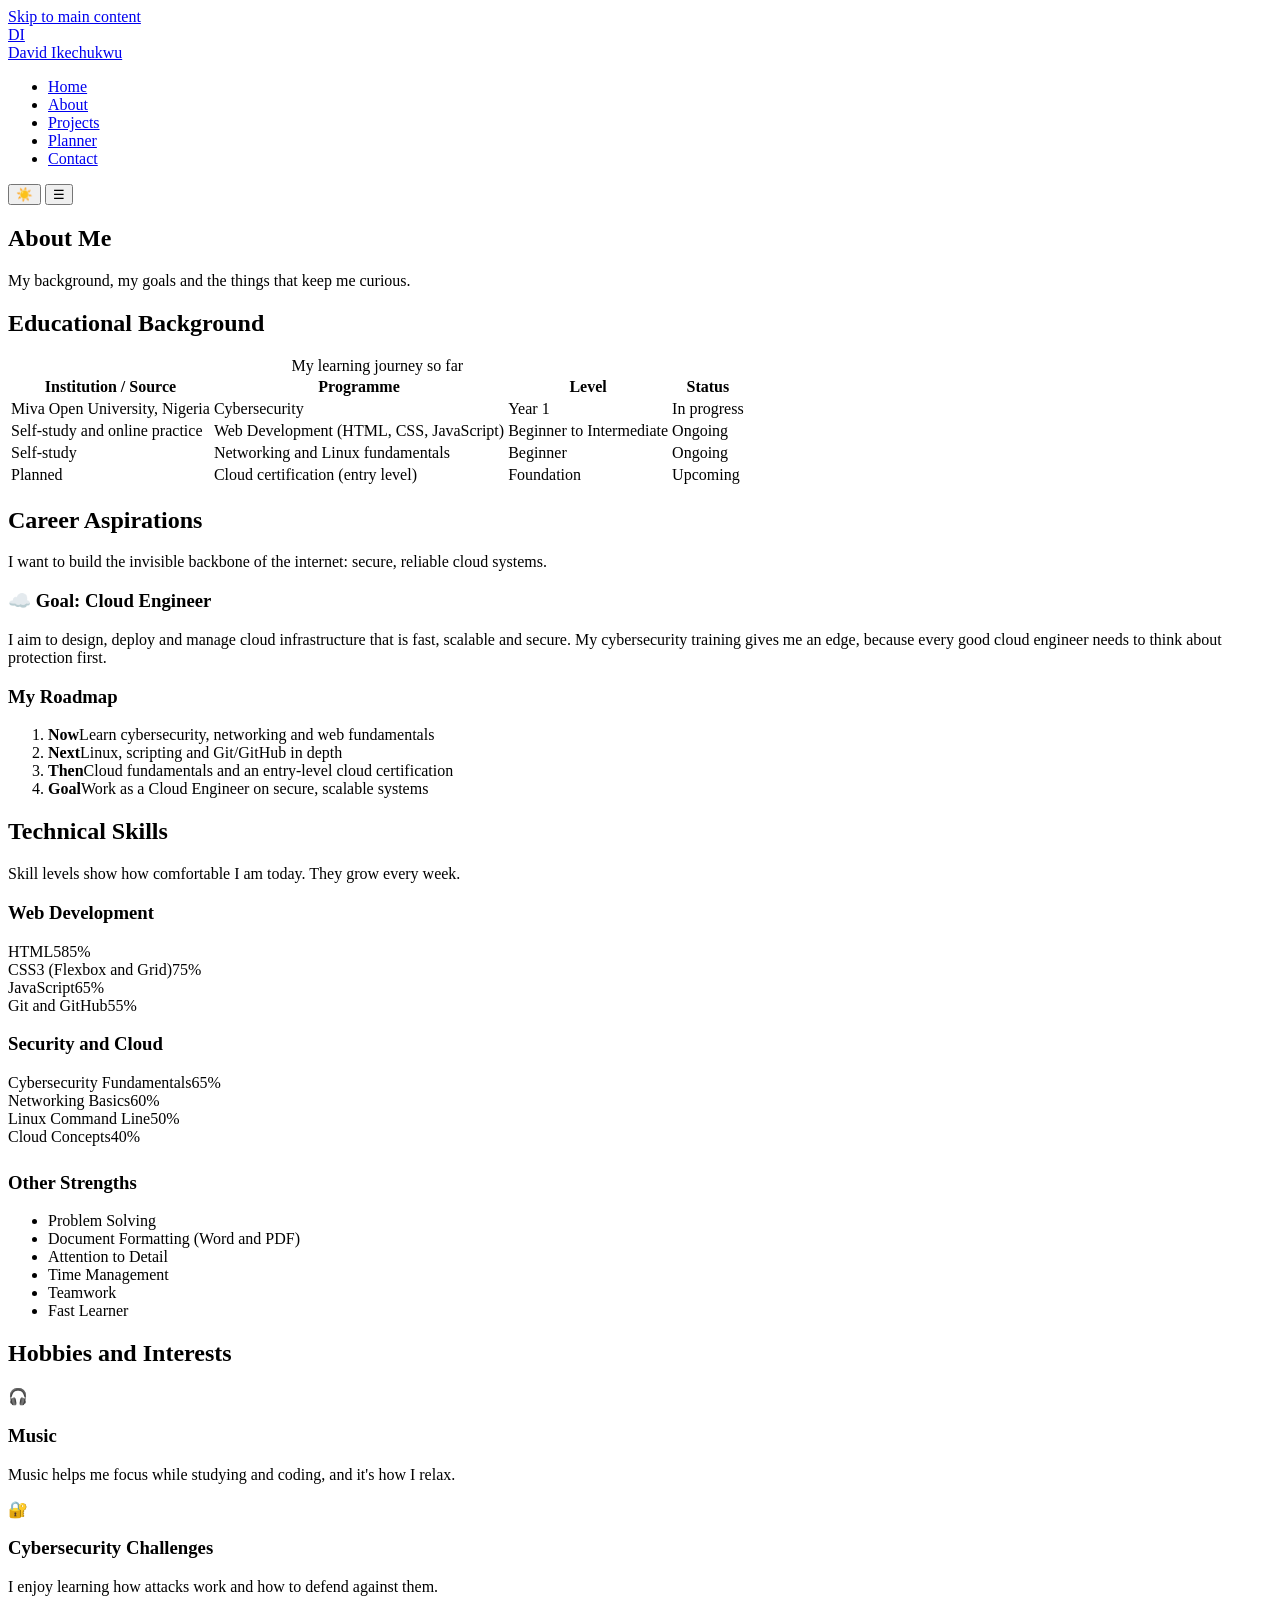
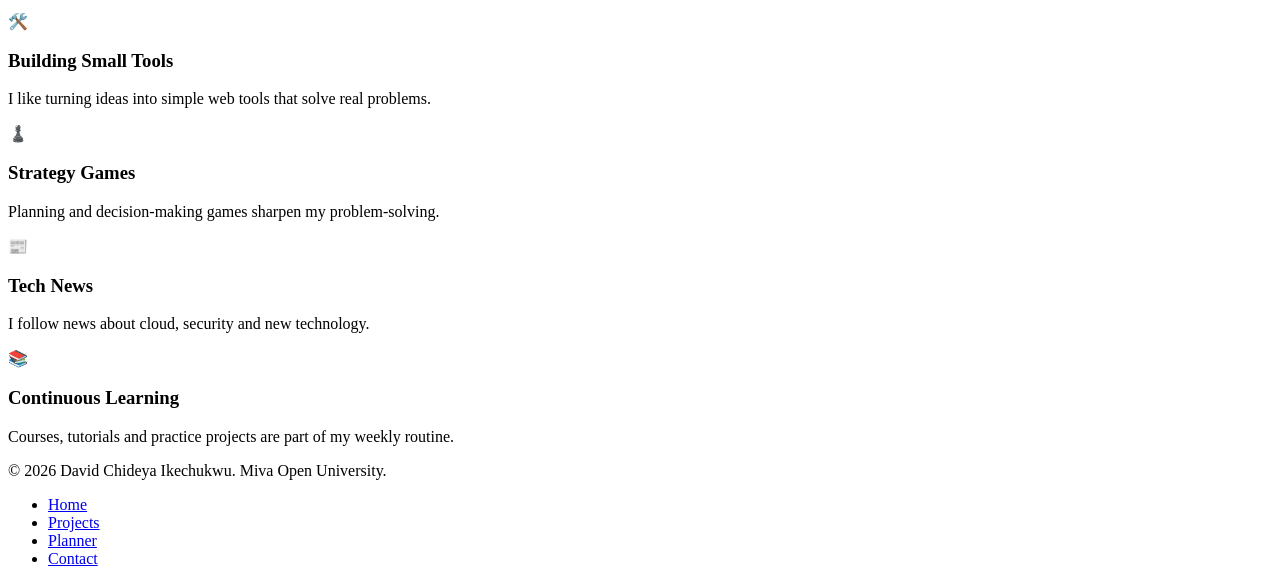
==== about.html @ 4796467a "Add files via upload" ====
<!DOCTYPE html>
<html lang="en" data-theme="dark">
<head>
  <meta charset="UTF-8">
  <meta name="viewport" content="width=device-width, initial-scale=1.0">
  <meta name="description" content="About David Chideya Ikechukwu: education, career aspirations, technical skills, hobbies and interests.">
  <title>About Me | David Chideya Ikechukwu</title>
  <link rel="stylesheet" href="css/style.css">
  <script>
    try { document.documentElement.setAttribute("data-theme", localStorage.getItem("portfolio-theme") || "dark"); } catch (e) {}
  </script>
  <script src="js/main.js"></script>
</head>
<body>
  <a class="skip-link" href="#main">Skip to main content</a>

  <header class="site-header">
    <div class="container nav-bar">
      <a class="brand" href="index.html" aria-label="David Ikechukwu home">
        <div class="brand-mark">DI</div>
        <span class="brand-name">David Ikechukwu</span>
      </a>
      <nav aria-label="Main navigation">
        <ul class="nav-links" id="navLinks">
          <li><a href="index.html">Home</a></li>
          <li><a href="about.html" aria-current="page">About</a></li>
          <li><a href="projects.html">Projects</a></li>
          <li><a href="planner.html">Planner</a></li>
          <li><a href="contact.html">Contact</a></li>
        </ul>
      </nav>
      <div class="nav-actions">
        <button class="icon-btn" id="themeToggle" type="button" aria-label="Toggle dark and light mode">&#9728;&#65039;</button>
        <button class="icon-btn menu-btn" id="menuToggle" type="button" aria-label="Open menu" aria-expanded="false" aria-controls="navLinks">&#9776;</button>
      </div>
    </div>
  </header>

  <main id="main">
    <section class="page-banner">
      <div class="container">
        <h1>About Me</h1>
        <p>My background, my goals and the things that keep me curious.</p>
      </div>
    </section>

    <!-- EDUCATION -->
    <section class="section" aria-labelledby="edu-title">
      <div class="container">
        <div class="section-title reveal"><h2 id="edu-title">Educational Background</h2></div>
        <div class="table-wrap reveal">
          <table>
            <caption>My learning journey so far</caption>
            <thead>
              <tr><th scope="col">Institution / Source</th><th scope="col">Programme</th><th scope="col">Level</th><th scope="col">Status</th></tr>
            </thead>
            <tbody>
              <tr><td>Miva Open University, Nigeria</td><td>Cybersecurity</td><td>Year 1</td><td>In progress</td></tr>
              <tr><td>Self-study and online practice</td><td>Web Development (HTML, CSS, JavaScript)</td><td>Beginner to Intermediate</td><td>Ongoing</td></tr>
              <tr><td>Self-study</td><td>Networking and Linux fundamentals</td><td>Beginner</td><td>Ongoing</td></tr>
              <tr><td>Planned</td><td>Cloud certification (entry level)</td><td>Foundation</td><td>Upcoming</td></tr>
            </tbody>
          </table>
        </div>
      </div>
    </section>

    <!-- CAREER ASPIRATIONS -->
    <section class="section alt" aria-labelledby="career-title">
      <div class="container">
        <div class="section-title reveal"><h2 id="career-title">Career Aspirations</h2>
          <p>I want to build the invisible backbone of the internet: secure, reliable cloud systems.</p>
        </div>
        <div class="grid grid-2">
          <article class="card reveal">
            <h3>&#9729;&#65039; Goal: Cloud Engineer</h3>
            <p>I aim to design, deploy and manage cloud infrastructure that is fast, scalable and secure. My cybersecurity training gives me an edge, because every good cloud engineer needs to think about protection first.</p>
          </article>
          <div class="card reveal">
            <h3>My Roadmap</h3>
            <ol class="timeline">
              <li><strong>Now</strong><span>Learn cybersecurity, networking and web fundamentals</span></li>
              <li><strong>Next</strong><span>Linux, scripting and Git/GitHub in depth</span></li>
              <li><strong>Then</strong><span>Cloud fundamentals and an entry-level cloud certification</span></li>
              <li><strong>Goal</strong><span>Work as a Cloud Engineer on secure, scalable systems</span></li>
            </ol>
          </div>
        </div>
      </div>
    </section>

    <!-- SKILLS -->
    <section class="section" aria-labelledby="skills-title">
      <div class="container">
        <div class="section-title reveal"><h2 id="skills-title">Technical Skills</h2>
          <p>Skill levels show how comfortable I am today. They grow every week.</p>
        </div>
        <div class="grid grid-2">
          <div class="card reveal">
            <h3>Web Development</h3>
            <div class="skill"><div class="skill-head"><span>HTML5</span><span>85%</span></div><div class="bar"><span data-level="85"></span></div></div>
            <div class="skill"><div class="skill-head"><span>CSS3 (Flexbox and Grid)</span><span>75%</span></div><div class="bar"><span data-level="75"></span></div></div>
            <div class="skill"><div class="skill-head"><span>JavaScript</span><span>65%</span></div><div class="bar"><span data-level="65"></span></div></div>
            <div class="skill"><div class="skill-head"><span>Git and GitHub</span><span>55%</span></div><div class="bar"><span data-level="55"></span></div></div>
          </div>
          <div class="card reveal">
            <h3>Security and Cloud</h3>
            <div class="skill"><div class="skill-head"><span>Cybersecurity Fundamentals</span><span>65%</span></div><div class="bar"><span data-level="65"></span></div></div>
            <div class="skill"><div class="skill-head"><span>Networking Basics</span><span>60%</span></div><div class="bar"><span data-level="60"></span></div></div>
            <div class="skill"><div class="skill-head"><span>Linux Command Line</span><span>50%</span></div><div class="bar"><span data-level="50"></span></div></div>
            <div class="skill"><div class="skill-head"><span>Cloud Concepts</span><span>40%</span></div><div class="bar"><span data-level="40"></span></div></div>
          </div>
        </div>
        <div class="reveal" style="margin-top:1.6rem">
          <h3>Other Strengths</h3>
          <ul class="tag-list">
            <li>Problem Solving</li>
            <li>Document Formatting (Word and PDF)</li>
            <li>Attention to Detail</li>
            <li>Time Management</li>
            <li>Teamwork</li>
            <li>Fast Learner</li>
          </ul>
        </div>
      </div>
    </section>

    <!-- HOBBIES -->
    <section class="section alt" aria-labelledby="hobby-title">
      <div class="container">
        <div class="section-title reveal"><h2 id="hobby-title">Hobbies and Interests</h2></div>
        <div class="grid grid-3">
          <article class="card reveal"><div class="icon" aria-hidden="true">&#127911;</div><h3>Music</h3><p>Music helps me focus while studying and coding, and it's how I relax.</p></article>
          <article class="card reveal"><div class="icon" aria-hidden="true">&#128272;</div><h3>Cybersecurity Challenges</h3><p>I enjoy learning how attacks work and how to defend against them.</p></article>
          <article class="card reveal"><div class="icon" aria-hidden="true">&#128736;&#65039;</div><h3>Building Small Tools</h3><p>I like turning ideas into simple web tools that solve real problems.</p></article>
          <article class="card reveal"><div class="icon" aria-hidden="true">&#9823;&#65039;</div><h3>Strategy Games</h3><p>Planning and decision-making games sharpen my problem-solving.</p></article>
          <article class="card reveal"><div class="icon" aria-hidden="true">&#128240;</div><h3>Tech News</h3><p>I follow news about cloud, security and new technology.</p></article>
          <article class="card reveal"><div class="icon" aria-hidden="true">&#128218;</div><h3>Continuous Learning</h3><p>Courses, tutorials and practice projects are part of my weekly routine.</p></article>
        </div>
      </div>
    </section>
  </main>

  <footer class="site-footer">
    <div class="container footer-grid">
      <p>&copy; <span id="year">2026</span> David Chideya Ikechukwu. Miva Open University.</p>
      <ul class="footer-links">
        <li><a href="index.html">Home</a></li>
        <li><a href="projects.html">Projects</a></li>
        <li><a href="planner.html">Planner</a></li>
        <li><a href="contact.html">Contact</a></li>
      </ul>
    </div>
  </footer>
</body>
</html>
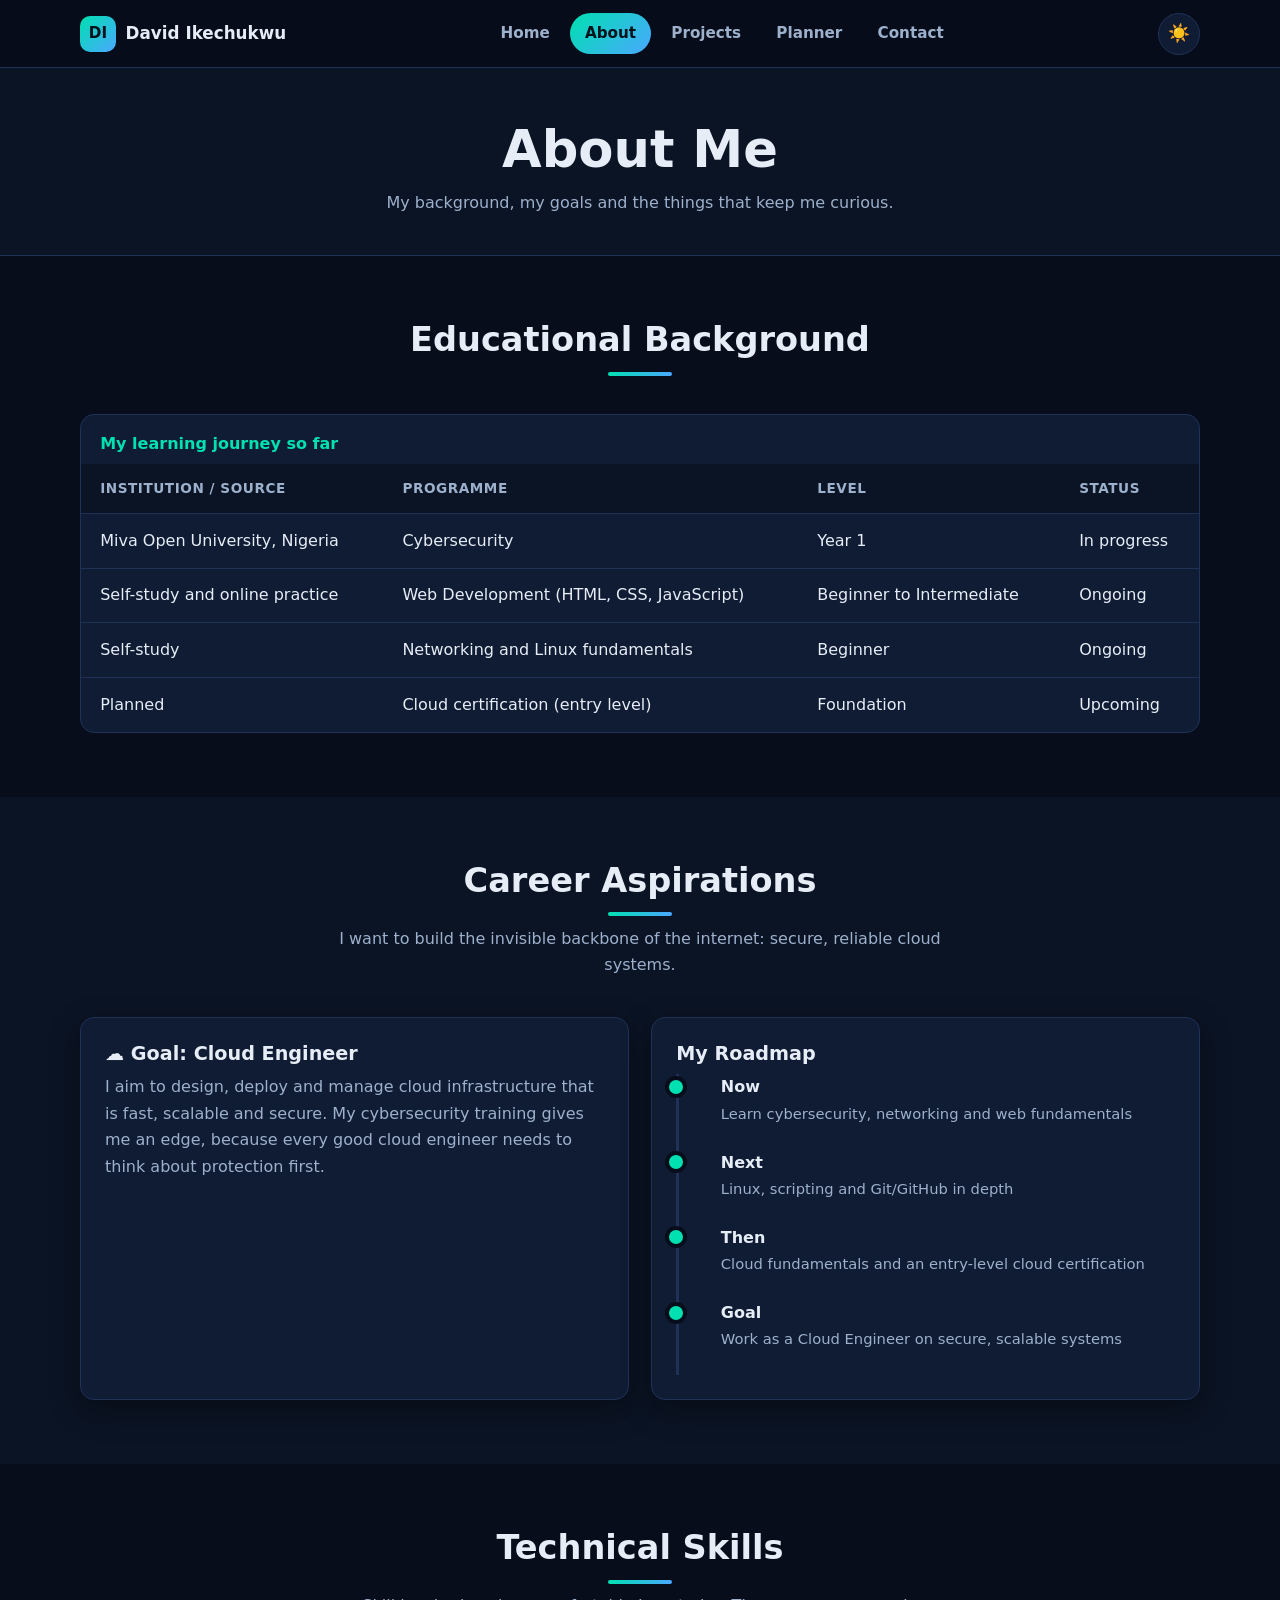
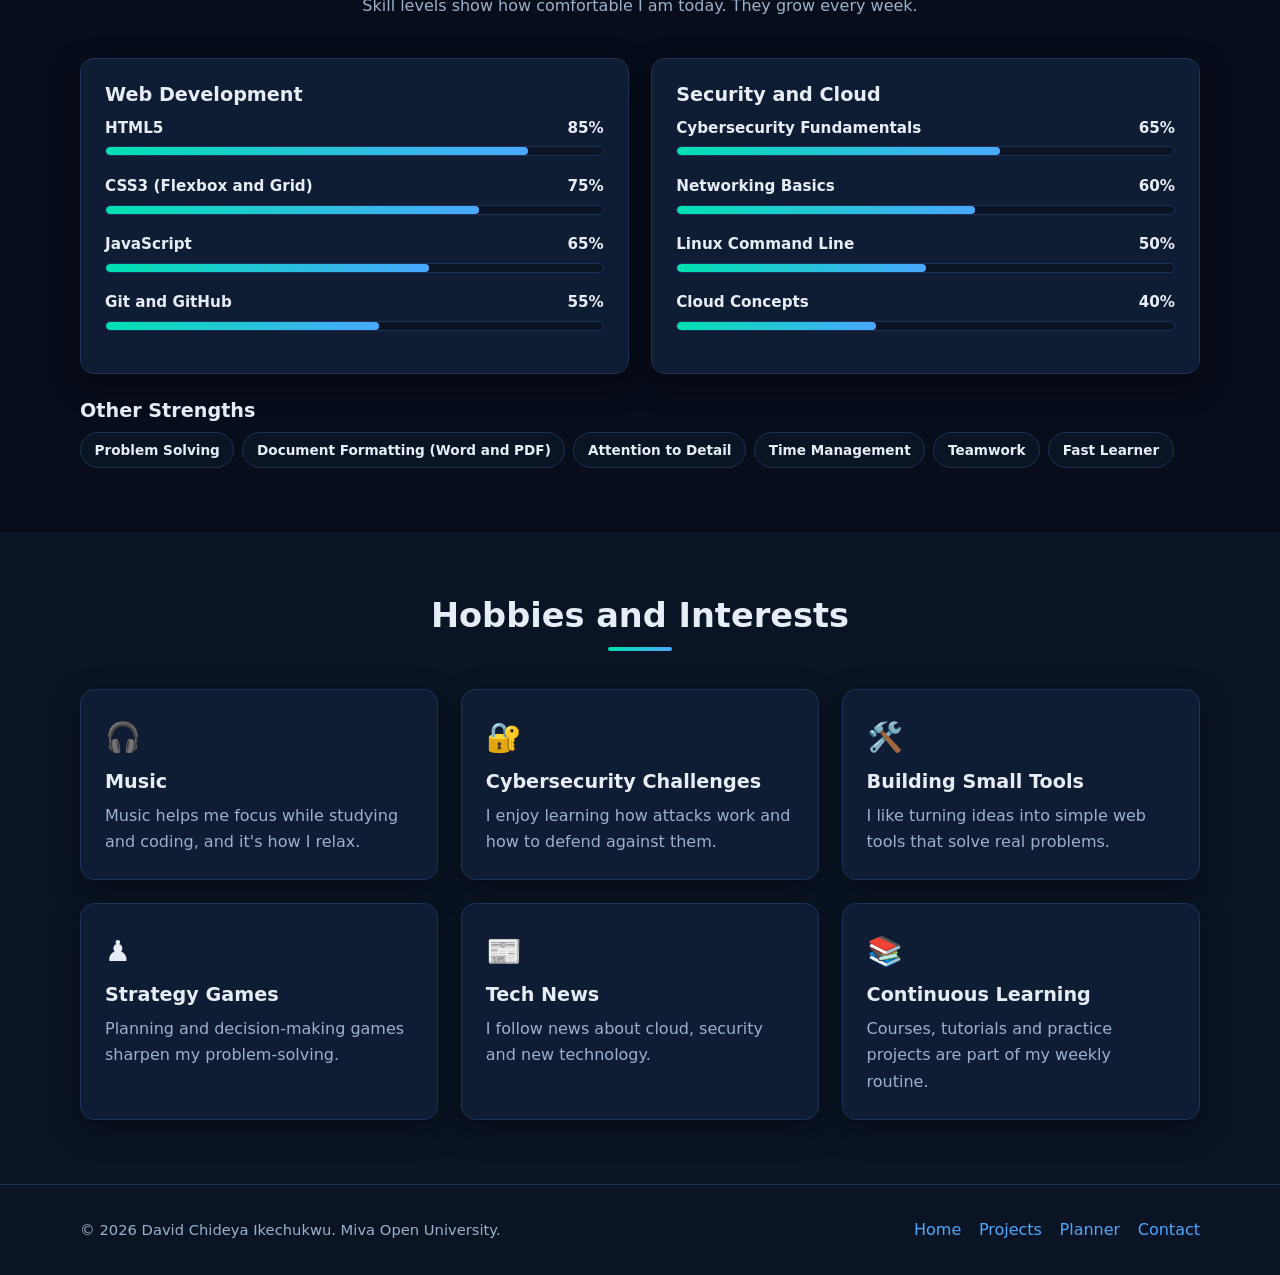
==== commit 7afa31ea: "Add files via upload" ====
--- a/about.html
+++ b/about.html
@@ -5,11 +5,12 @@
   <meta name="viewport" content="width=device-width, initial-scale=1.0">
   <meta name="description" content="About David Chideya Ikechukwu: education, career aspirations, technical skills, hobbies and interests.">
   <title>About Me | David Chideya Ikechukwu</title>
-  <link rel="stylesheet" href="css/style.css">
+  <link rel="icon" href="favicon.svg" type="image/svg+xml">
+  <link rel="stylesheet" href="style.css">
   <script>
     try { document.documentElement.setAttribute("data-theme", localStorage.getItem("portfolio-theme") || "dark"); } catch (e) {}
   </script>
-  <script src="js/main.js"></script>
+  <script src="main.js"></script>
 </head>
 <body>
   <a class="skip-link" href="#main">Skip to main content</a>
--- a/style.css
+++ b/style.css
@@ -0,0 +1,460 @@
+/* ==========================================================
+   David Chideya Ikechukwu - Student Portfolio
+   External stylesheet: theme variables, Flexbox + Grid,
+   responsive layout, transitions and animations.
+   ========================================================== */
+
+/* ---------- Theme colours (dark is the default) ---------- */
+:root {
+  --bg: #070d1a;
+  --bg-alt: #0b1424;
+  --card: #101c33;
+  --text: #e6edf7;
+  --muted: #9db0cc;
+  --accent: #00e0b0;
+  --accent-2: #4aa8ff;
+  --accent-text: #04121c;
+  --border: #203158;
+  --danger: #ff5c7a;
+  --success: #2fd37a;
+  --shadow: 0 10px 30px rgba(0, 0, 0, 0.35);
+  --radius: 14px;
+  --header-h: 68px;
+}
+
+:root[data-theme="light"] {
+  --bg: #f4f8fd;
+  --bg-alt: #e8f0fa;
+  --card: #ffffff;
+  --text: #0f1b33;
+  --muted: #4a5d7d;
+  --accent: #007a62;
+  --accent-2: #1560c9;
+  --accent-text: #ffffff;
+  --border: #d0dcee;
+  --danger: #c4264a;
+  --success: #12804a;
+  --shadow: 0 10px 28px rgba(20, 50, 100, 0.12);
+}
+
+/* ---------- Base ---------- */
+*,
+*::before,
+*::after { box-sizing: border-box; }
+
+html { scroll-behavior: smooth; }
+
+body {
+  margin: 0;
+  font-family: "Segoe UI", system-ui, -apple-system, Roboto, "Helvetica Neue", Arial, sans-serif;
+  line-height: 1.65;
+  color: var(--text);
+  background: var(--bg);
+  transition: background 0.35s ease, color 0.35s ease;
+}
+
+img, video { max-width: 100%; display: block; }
+
+a { color: var(--accent-2); text-decoration: none; transition: color 0.2s; }
+a:hover { color: var(--accent); }
+
+h1, h2, h3 { line-height: 1.2; margin: 0 0 0.6rem; }
+h1 { font-size: clamp(2rem, 5vw, 3.2rem); }
+h2 { font-size: clamp(1.5rem, 3.4vw, 2.1rem); }
+h3 { font-size: 1.2rem; }
+p { margin: 0 0 1rem; }
+
+.container { width: min(1120px, 92%); margin-inline: auto; }
+.section { padding: 4rem 0; }
+.section.alt { background: var(--bg-alt); }
+
+.section-title { text-align: center; margin-bottom: 2.4rem; }
+.section-title p { color: var(--muted); max-width: 620px; margin: 0.4rem auto 0; }
+.section-title h2::after {
+  content: "";
+  display: block;
+  width: 64px;
+  height: 4px;
+  margin: 0.7rem auto 0;
+  border-radius: 4px;
+  background: linear-gradient(90deg, var(--accent), var(--accent-2));
+}
+
+.skip-link {
+  position: absolute; left: -999px; top: 0;
+  background: var(--accent); color: var(--accent-text);
+  padding: 0.6rem 1rem; z-index: 200;
+}
+.skip-link:focus { left: 0; }
+
+:focus-visible { outline: 3px solid var(--accent-2); outline-offset: 3px; }
+
+/* ---------- Header / Navigation (Flexbox) ---------- */
+.site-header {
+  position: sticky; top: 0; z-index: 100;
+  height: var(--header-h);
+  background: color-mix(in srgb, var(--bg) 88%, transparent);
+  backdrop-filter: blur(10px);
+  border-bottom: 1px solid var(--border);
+}
+.nav-bar {
+  height: 100%;
+  display: flex; align-items: center; justify-content: space-between; gap: 1rem;
+}
+.brand {
+  display: flex; align-items: center; gap: 0.6rem;
+  font-weight: 700; color: var(--text); font-size: 1.05rem;
+}
+.brand-mark {
+  width: 36px; height: 36px; border-radius: 10px;
+  display: grid; place-items: center;
+  background: linear-gradient(135deg, var(--accent), var(--accent-2));
+  color: var(--accent-text); font-weight: 800; font-size: 0.95rem;
+}
+.nav-links {
+  display: flex; align-items: center; gap: 0.3rem;
+  list-style: none; margin: 0; padding: 0;
+}
+.nav-links a {
+  display: block; padding: 0.5rem 0.95rem; border-radius: 999px;
+  color: var(--muted); font-weight: 600; font-size: 0.95rem;
+  transition: background 0.25s, color 0.25s, transform 0.25s;
+}
+.nav-links a:hover { color: var(--text); background: var(--card); transform: translateY(-2px); }
+.nav-links a[aria-current="page"] {
+  color: var(--accent-text);
+  background: linear-gradient(135deg, var(--accent), var(--accent-2));
+}
+.nav-actions { display: flex; align-items: center; gap: 0.5rem; }
+
+.icon-btn {
+  width: 42px; height: 42px; border-radius: 50%;
+  border: 1px solid var(--border); background: var(--card); color: var(--text);
+  font-size: 1.1rem; cursor: pointer;
+  display: grid; place-items: center;
+  transition: transform 0.3s, background 0.3s, border-color 0.3s;
+}
+.icon-btn:hover { transform: rotate(18deg) scale(1.08); border-color: var(--accent); }
+.menu-btn { display: none; }
+
+/* ---------- Buttons ---------- */
+.btn {
+  display: inline-block; cursor: pointer; border: 2px solid transparent;
+  padding: 0.75rem 1.5rem; border-radius: 999px; font-weight: 700; font-size: 1rem;
+  font-family: inherit;
+  transition: transform 0.25s, box-shadow 0.25s, background 0.25s, color 0.25s;
+}
+.btn:hover { transform: translateY(-3px); box-shadow: var(--shadow); }
+.btn-primary {
+  color: var(--accent-text);
+  background: linear-gradient(135deg, var(--accent), var(--accent-2));
+}
+.btn-primary:hover { color: var(--accent-text); }
+.btn-outline { color: var(--text); border-color: var(--accent); background: transparent; }
+.btn-outline:hover { background: var(--accent); color: var(--accent-text); }
+.btn-sm { padding: 0.45rem 1rem; font-size: 0.9rem; }
+
+/* ---------- Hero (Grid) ---------- */
+.hero { padding: 4.5rem 0 4rem; position: relative; overflow: hidden; }
+.hero::before {
+  content: ""; position: absolute; inset: -20% -10% auto auto;
+  width: 520px; height: 520px; border-radius: 50%;
+  background: radial-gradient(circle, color-mix(in srgb, var(--accent) 28%, transparent), transparent 70%);
+  animation: float 9s ease-in-out infinite; pointer-events: none;
+}
+.hero-grid {
+  position: relative;
+  display: grid; grid-template-columns: 1.2fr 0.8fr; align-items: center; gap: 3rem;
+}
+.eyebrow {
+  display: inline-block; font-family: "Consolas", "Courier New", monospace;
+  color: var(--accent); font-size: 0.95rem; margin-bottom: 0.8rem;
+}
+.hero h1 .grad {
+  background: linear-gradient(90deg, var(--accent), var(--accent-2));
+  -webkit-background-clip: text; background-clip: text; color: transparent;
+}
+.typing { color: var(--accent); font-family: "Consolas", "Courier New", monospace; font-size: 1.25rem; min-height: 1.9rem; }
+.typing::after { content: "|"; margin-left: 2px; animation: blink 1s steps(1) infinite; }
+.hero-text p.lead { color: var(--muted); font-size: 1.08rem; max-width: 560px; }
+.hero-cta { display: flex; flex-wrap: wrap; gap: 0.8rem; margin-top: 1.4rem; }
+
+.photo-frame {
+  position: relative; width: min(360px, 82%); margin-inline: auto;
+  border-radius: 24px; padding: 8px;
+  background: linear-gradient(135deg, var(--accent), var(--accent-2));
+  box-shadow: var(--shadow);
+  animation: float 7s ease-in-out infinite;
+}
+.photo-frame img { border-radius: 18px; width: 100%; height: auto; aspect-ratio: 3 / 3.6; object-fit: cover; object-position: center top; background: #fff; }
+.photo-badge {
+  position: absolute; left: -14px; bottom: 22px;
+  background: var(--card); border: 1px solid var(--border); color: var(--text);
+  padding: 0.5rem 0.9rem; border-radius: 12px; font-size: 0.85rem; font-weight: 600;
+  box-shadow: var(--shadow);
+}
+
+/* ---------- Cards and grids ---------- */
+.grid { display: grid; gap: 1.4rem; }
+.grid-3 { grid-template-columns: repeat(3, 1fr); }
+.grid-2 { grid-template-columns: repeat(2, 1fr); }
+
+.card {
+  background: var(--card); border: 1px solid var(--border);
+  border-radius: var(--radius); padding: 1.5rem; box-shadow: var(--shadow);
+  transition: transform 0.3s, border-color 0.3s;
+}
+.card:hover { transform: translateY(-6px); border-color: var(--accent); }
+.card .icon { font-size: 1.8rem; margin-bottom: 0.5rem; }
+.card p { color: var(--muted); margin-bottom: 0; }
+
+.stats { display: grid; grid-template-columns: repeat(4, 1fr); gap: 1rem; margin-top: 2.4rem; }
+.stat { text-align: center; padding: 1.2rem; border-radius: var(--radius); background: var(--card); border: 1px solid var(--border); }
+.stat strong { display: block; font-size: 1.9rem; color: var(--accent); }
+.stat span { color: var(--muted); font-size: 0.9rem; }
+
+/* ---------- Page banner ---------- */
+.page-banner { padding: 3.2rem 0 2.4rem; text-align: center; background: var(--bg-alt); border-bottom: 1px solid var(--border); }
+.page-banner p { color: var(--muted); max-width: 640px; margin: 0.4rem auto 0; }
+
+/* ---------- Lists ---------- */
+.check-list { list-style: none; padding: 0; margin: 0; }
+.check-list li { position: relative; padding-left: 1.7rem; margin-bottom: 0.55rem; color: var(--muted); }
+.check-list li::before { content: "\2713"; position: absolute; left: 0; color: var(--accent); font-weight: 800; }
+.tag-list { list-style: none; padding: 0; margin: 0; display: flex; flex-wrap: wrap; gap: 0.5rem; }
+.tag-list li {
+  padding: 0.35rem 0.85rem; border-radius: 999px; font-size: 0.85rem; font-weight: 600;
+  border: 1px solid var(--border); background: var(--bg-alt); color: var(--text);
+  transition: transform 0.2s, border-color 0.2s;
+}
+.tag-list li:hover { transform: translateY(-2px); border-color: var(--accent); }
+
+/* ---------- Tables ---------- */
+.table-wrap { overflow-x: auto; border-radius: var(--radius); border: 1px solid var(--border); background: var(--card); }
+table { width: 100%; border-collapse: collapse; min-width: 520px; }
+caption { text-align: left; padding: 1rem 1.2rem 0.4rem; font-weight: 700; color: var(--accent); }
+th, td { padding: 0.85rem 1.2rem; text-align: left; border-bottom: 1px solid var(--border); }
+th { background: var(--bg-alt); font-size: 0.85rem; text-transform: uppercase; letter-spacing: 0.04em; color: var(--muted); }
+tbody tr { transition: background 0.2s; }
+tbody tr:hover { background: var(--bg-alt); }
+tbody tr:last-child td { border-bottom: 0; }
+
+/* ---------- Skill bars ---------- */
+.skill { margin-bottom: 1.1rem; }
+.skill-head { display: flex; justify-content: space-between; font-weight: 600; font-size: 0.95rem; margin-bottom: 0.35rem; }
+.bar { height: 10px; border-radius: 999px; background: var(--bg-alt); border: 1px solid var(--border); overflow: hidden; }
+.bar span {
+  display: block; height: 100%; width: 0; border-radius: 999px;
+  background: linear-gradient(90deg, var(--accent), var(--accent-2));
+  transition: width 1.2s cubic-bezier(.2, .8, .2, 1);
+}
+
+/* ---------- Timeline ---------- */
+.timeline { list-style: none; margin: 0; padding: 0 0 0 1.4rem; border-left: 3px solid var(--border); }
+.timeline li { position: relative; padding: 0 0 1.4rem 1.2rem; }
+.timeline li::before {
+  content: ""; position: absolute; left: -2.02rem; top: 0.35rem;
+  width: 14px; height: 14px; border-radius: 50%; background: var(--accent); box-shadow: 0 0 0 4px var(--bg);
+}
+.timeline strong { display: block; }
+.timeline span { color: var(--muted); font-size: 0.92rem; }
+
+/* ---------- Media ---------- */
+.media-grid { display: grid; grid-template-columns: 1.4fr 1fr; gap: 1.6rem; align-items: start; }
+.media-box { background: var(--card); border: 1px solid var(--border); border-radius: var(--radius); padding: 1rem; box-shadow: var(--shadow); }
+.media-box video { width: 100%; border-radius: 10px; background: #000; }
+.media-box audio { width: 100%; margin-top: 0.6rem; }
+.media-box h3 { margin-bottom: 0.4rem; }
+.media-box p { color: var(--muted); font-size: 0.95rem; }
+figure { margin: 0; }
+figcaption { color: var(--muted); font-size: 0.85rem; margin-top: 0.5rem; }
+
+/* ---------- Projects ---------- */
+.project-card { padding: 0; overflow: hidden; display: flex; flex-direction: column; }
+.project-card img { width: 100%; aspect-ratio: 16 / 9; object-fit: cover; transition: transform 0.5s; }
+.project-card:hover img { transform: scale(1.05); }
+.project-card .thumb { overflow: hidden; }
+.project-body { padding: 1.3rem 1.4rem 1.5rem; display: flex; flex-direction: column; gap: 0.8rem; flex: 1; }
+.project-body .tag-list { margin-top: auto; }
+.project-links { display: flex; gap: 0.6rem; flex-wrap: wrap; }
+
+/* ---------- Planner ---------- */
+.planner-wrap { display: grid; grid-template-columns: 0.9fr 1.3fr; gap: 1.6rem; align-items: start; }
+.field { display: flex; flex-direction: column; gap: 0.4rem; margin-bottom: 1.1rem; }
+label { font-weight: 600; font-size: 0.95rem; }
+input, textarea, select {
+  width: 100%; font: inherit; color: var(--text);
+  background: var(--bg-alt); border: 2px solid var(--border);
+  border-radius: 10px; padding: 0.7rem 0.9rem;
+  transition: border-color 0.25s, box-shadow 0.25s;
+}
+input:focus, textarea:focus, select:focus {
+  outline: none; border-color: var(--accent-2);
+  box-shadow: 0 0 0 4px color-mix(in srgb, var(--accent-2) 22%, transparent);
+}
+textarea { resize: vertical; min-height: 140px; }
+.field.invalid input, .field.invalid textarea { border-color: var(--danger); }
+.field.valid input, .field.valid textarea { border-color: var(--success); }
+.error-msg { color: var(--danger); font-size: 0.85rem; min-height: 1.1rem; }
+
+.filters { display: flex; flex-wrap: wrap; gap: 0.5rem; margin-bottom: 1rem; }
+.filter-btn {
+  border: 1px solid var(--border); background: var(--bg-alt); color: var(--text);
+  padding: 0.4rem 1rem; border-radius: 999px; cursor: pointer; font: inherit; font-weight: 600; font-size: 0.9rem;
+  transition: background 0.2s, color 0.2s, transform 0.2s;
+}
+.filter-btn:hover { transform: translateY(-2px); }
+.filter-btn.active { background: var(--accent); color: var(--accent-text); border-color: var(--accent); }
+
+.task-list { list-style: none; margin: 0; padding: 0; display: flex; flex-direction: column; gap: 0.7rem; }
+.task {
+  display: flex; align-items: center; gap: 0.9rem;
+  background: var(--bg-alt); border: 1px solid var(--border); border-left: 5px solid var(--accent-2);
+  border-radius: 12px; padding: 0.8rem 1rem;
+  animation: slideIn 0.35s ease both; transition: opacity 0.3s, transform 0.3s;
+}
+.task.priority-high { border-left-color: var(--danger); }
+.task.priority-medium { border-left-color: #f5b83d; }
+.task.priority-low { border-left-color: var(--success); }
+.task input[type="checkbox"] { width: 22px; height: 22px; accent-color: var(--accent); cursor: pointer; flex: none; }
+.task-info { flex: 1; min-width: 0; }
+.task-title { font-weight: 600; word-wrap: break-word; }
+.task-meta { color: var(--muted); font-size: 0.82rem; }
+.task.done .task-title { text-decoration: line-through; color: var(--muted); }
+.task.done { opacity: 0.7; }
+.task.removing { opacity: 0; transform: translateX(30px); }
+.delete-btn {
+  border: 0; background: transparent; color: var(--danger); font-size: 1.2rem; cursor: pointer;
+  padding: 0.3rem 0.5rem; border-radius: 8px; transition: background 0.2s, transform 0.2s;
+}
+.delete-btn:hover { background: color-mix(in srgb, var(--danger) 18%, transparent); transform: scale(1.15); }
+.empty-state { text-align: center; color: var(--muted); padding: 2rem 1rem; border: 2px dashed var(--border); border-radius: 12px; }
+.progress-row { display: flex; align-items: center; gap: 1rem; margin-bottom: 1.2rem; flex-wrap: wrap; }
+.progress-row .bar { flex: 1; min-width: 160px; }
+.counter { color: var(--muted); font-size: 0.92rem; font-weight: 600; }
+
+/* ---------- Contact ---------- */
+.contact-wrap { display: grid; grid-template-columns: 0.8fr 1.2fr; gap: 1.6rem; align-items: start; }
+.contact-list { list-style: none; padding: 0; margin: 0; }
+.contact-list li { display: flex; gap: 0.9rem; align-items: flex-start; margin-bottom: 1.1rem; }
+.contact-list .ci {
+  flex: none; width: 42px; height: 42px; border-radius: 12px; display: grid; place-items: center;
+  background: var(--bg-alt); border: 1px solid var(--border); font-size: 1.15rem;
+}
+.contact-list small { display: block; color: var(--muted); }
+.form-status { margin-top: 1rem; padding: 0.9rem 1rem; border-radius: 10px; font-weight: 600; display: none; }
+.form-status.show { display: block; animation: slideIn 0.35s ease both; }
+.form-status.ok { background: color-mix(in srgb, var(--success) 18%, transparent); color: var(--success); border: 1px solid var(--success); }
+.form-status.bad { background: color-mix(in srgb, var(--danger) 16%, transparent); color: var(--danger); border: 1px solid var(--danger); }
+
+/* ---------- Footer ---------- */
+.site-footer { border-top: 1px solid var(--border); background: var(--bg-alt); padding: 2rem 0; margin-top: 0; }
+.footer-grid { display: flex; justify-content: space-between; align-items: center; gap: 1rem; flex-wrap: wrap; }
+.footer-grid p { margin: 0; color: var(--muted); font-size: 0.92rem; }
+.footer-links { list-style: none; margin: 0; padding: 0; display: flex; gap: 1.1rem; flex-wrap: wrap; }
+
+/* ---------- Scroll reveal ---------- */
+.reveal { opacity: 0; transform: translateY(26px); transition: opacity 0.7s ease, transform 0.7s ease; }
+.reveal.visible { opacity: 1; transform: none; }
+
+/* ---------- Animations ---------- */
+@keyframes float { 0%, 100% { transform: translateY(0); } 50% { transform: translateY(-14px); } }
+@keyframes blink { 50% { opacity: 0; } }
+@keyframes slideIn { from { opacity: 0; transform: translateY(10px); } to { opacity: 1; transform: none; } }
+
+@media (prefers-reduced-motion: reduce) {
+  *, *::before, *::after { animation: none !important; transition: none !important; }
+  .reveal { opacity: 1; transform: none; }
+}
+
+/* ---------- Responsive ---------- */
+@media (max-width: 900px) {
+  .hero-grid, .media-grid, .planner-wrap, .contact-wrap { grid-template-columns: 1fr; }
+  .grid-3 { grid-template-columns: repeat(2, 1fr); }
+  .stats { grid-template-columns: repeat(2, 1fr); }
+  .hero-text { order: 2; text-align: center; }
+  .hero-text p.lead { margin-inline: auto; }
+  .hero-cta { justify-content: center; }
+  .photo-frame { order: 1; width: min(280px, 70%); }
+}
+
+@media (max-width: 760px) {
+  .menu-btn { display: grid; }
+  .nav-links {
+    position: absolute; top: var(--header-h); left: 0; right: 0;
+    flex-direction: column; align-items: stretch; gap: 0.3rem;
+    background: var(--bg); border-bottom: 1px solid var(--border);
+    padding: 0.8rem 4%; display: none;
+  }
+  .nav-links.open { display: flex; animation: slideIn 0.3s ease both; }
+  .nav-links a { text-align: center; }
+}
+
+@media (max-width: 600px) {
+  .grid-3, .grid-2 { grid-template-columns: 1fr; }
+  .section { padding: 3rem 0; }
+  .brand span.brand-name { display: none; }
+  .footer-grid { flex-direction: column; text-align: center; }
+}
+
+/* ==========================================================
+   Extra styles: project demo pages, back-to-top, overdue tasks
+   ========================================================== */
+:root { --warn: #f5b83d; }
+:root[data-theme="light"] { --warn: #946200; }
+
+.demo-grid { display: grid; grid-template-columns: 1.1fr 0.9fr; gap: 1.6rem; align-items: start; }
+.demo-note { color: var(--muted); font-size: 0.9rem; margin-top: 1rem; }
+
+.pw-input { display: flex; gap: 0.6rem; }
+.pw-input input { flex: 1; font-family: "Consolas", "Courier New", monospace; font-size: 1.05rem; }
+.meter { height: 14px; border-radius: 999px; background: var(--bg-alt); border: 1px solid var(--border); overflow: hidden; margin: 1rem 0 0.5rem; }
+.meter span { display: block; height: 100%; width: 0; border-radius: 999px; background: var(--danger); transition: width 0.4s ease, background 0.4s ease; }
+.meter-label { font-weight: 700; font-size: 1.1rem; }
+.criteria { list-style: none; padding: 0; margin: 1rem 0 0; display: grid; gap: 0.5rem; }
+.criteria li { position: relative; padding-left: 1.8rem; color: var(--muted); transition: color 0.2s; }
+.criteria li::before { content: "\2717"; position: absolute; left: 0; color: var(--danger); font-weight: 800; }
+.criteria li.ok { color: var(--text); }
+.criteria li.ok::before { content: "\2713"; color: var(--success); }
+.mini-stats { display: grid; grid-template-columns: repeat(3, 1fr); gap: 0.8rem; margin-top: 1.2rem; }
+.mini-stats div { background: var(--bg-alt); border: 1px solid var(--border); border-radius: 12px; padding: 0.8rem; text-align: center; }
+.mini-stats strong { display: block; color: var(--accent); font-size: 1.1rem; word-break: break-word; }
+.mini-stats span { font-size: 0.8rem; color: var(--muted); }
+
+.badge { display: inline-block; padding: 0.15rem 0.7rem; border-radius: 999px; font-size: 0.75rem; font-weight: 700; text-transform: uppercase; letter-spacing: 0.03em; }
+.sev-high { background: color-mix(in srgb, var(--danger) 18%, transparent); color: var(--danger); }
+.sev-medium { background: color-mix(in srgb, var(--warn) 22%, transparent); color: var(--warn); }
+.sev-low { background: color-mix(in srgb, var(--success) 18%, transparent); color: var(--success); }
+.score { font-size: 3.2rem; font-weight: 800; line-height: 1; color: var(--accent); }
+.finding { background: var(--bg-alt); border: 1px solid var(--border); border-radius: 12px; padding: 0 1rem; margin-bottom: 0.8rem; list-style: none; }
+.finding summary { cursor: pointer; padding: 0.85rem 0; display: flex; gap: 0.7rem; align-items: center; flex-wrap: wrap; font-weight: 600; }
+.finding.fixed .f-title { text-decoration: line-through; color: var(--muted); }
+.finding .f-body { padding: 0 0 1rem; color: var(--muted); }
+.finding .f-body p { margin-bottom: 0.6rem; }
+.finding label { display: inline-flex; gap: 0.5rem; align-items: center; font-weight: 600; color: var(--text); cursor: pointer; }
+.finding input[type="checkbox"] { width: 20px; height: 20px; accent-color: var(--accent); }
+.findings-list { padding: 0; margin: 1rem 0 0; }
+
+.roadmap { display: grid; gap: 1.2rem; }
+.rm-step { background: var(--card); border: 1px solid var(--border); border-radius: var(--radius); padding: 1.3rem 1.5rem; box-shadow: var(--shadow); transition: border-color 0.3s; }
+.rm-step.complete { border-color: var(--success); }
+.rm-head { display: flex; justify-content: space-between; gap: 1rem; flex-wrap: wrap; align-items: baseline; }
+.rm-head h3 { margin: 0; }
+.rm-count { color: var(--muted); font-size: 0.9rem; font-weight: 600; }
+.rm-desc { color: var(--muted); margin: 0.3rem 0 0; }
+.rm-topics { list-style: none; padding: 0; margin: 0.9rem 0 0; display: grid; grid-template-columns: repeat(2, 1fr); gap: 0.6rem; }
+.rm-topics label { display: flex; gap: 0.6rem; align-items: center; font-weight: 500; cursor: pointer; }
+.rm-topics input { width: 20px; height: 20px; accent-color: var(--accent); flex: none; }
+
+.back-top {
+  position: fixed; right: 18px; bottom: 18px; width: 46px; height: 46px; border-radius: 50%;
+  border: 0; cursor: pointer; font-size: 1.2rem; font-weight: 800; z-index: 90;
+  background: linear-gradient(135deg, var(--accent), var(--accent-2)); color: var(--accent-text);
+  box-shadow: var(--shadow); opacity: 0; visibility: hidden; transform: translateY(10px);
+  transition: opacity 0.3s, transform 0.3s, visibility 0.3s;
+}
+.back-top.show { opacity: 1; visibility: visible; transform: none; }
+.task.overdue .task-meta { color: var(--danger); font-weight: 700; }
+
+@media (max-width: 900px) { .demo-grid { grid-template-columns: 1fr; } }
+@media (max-width: 600px) { .rm-topics, .mini-stats { grid-template-columns: 1fr; } }
